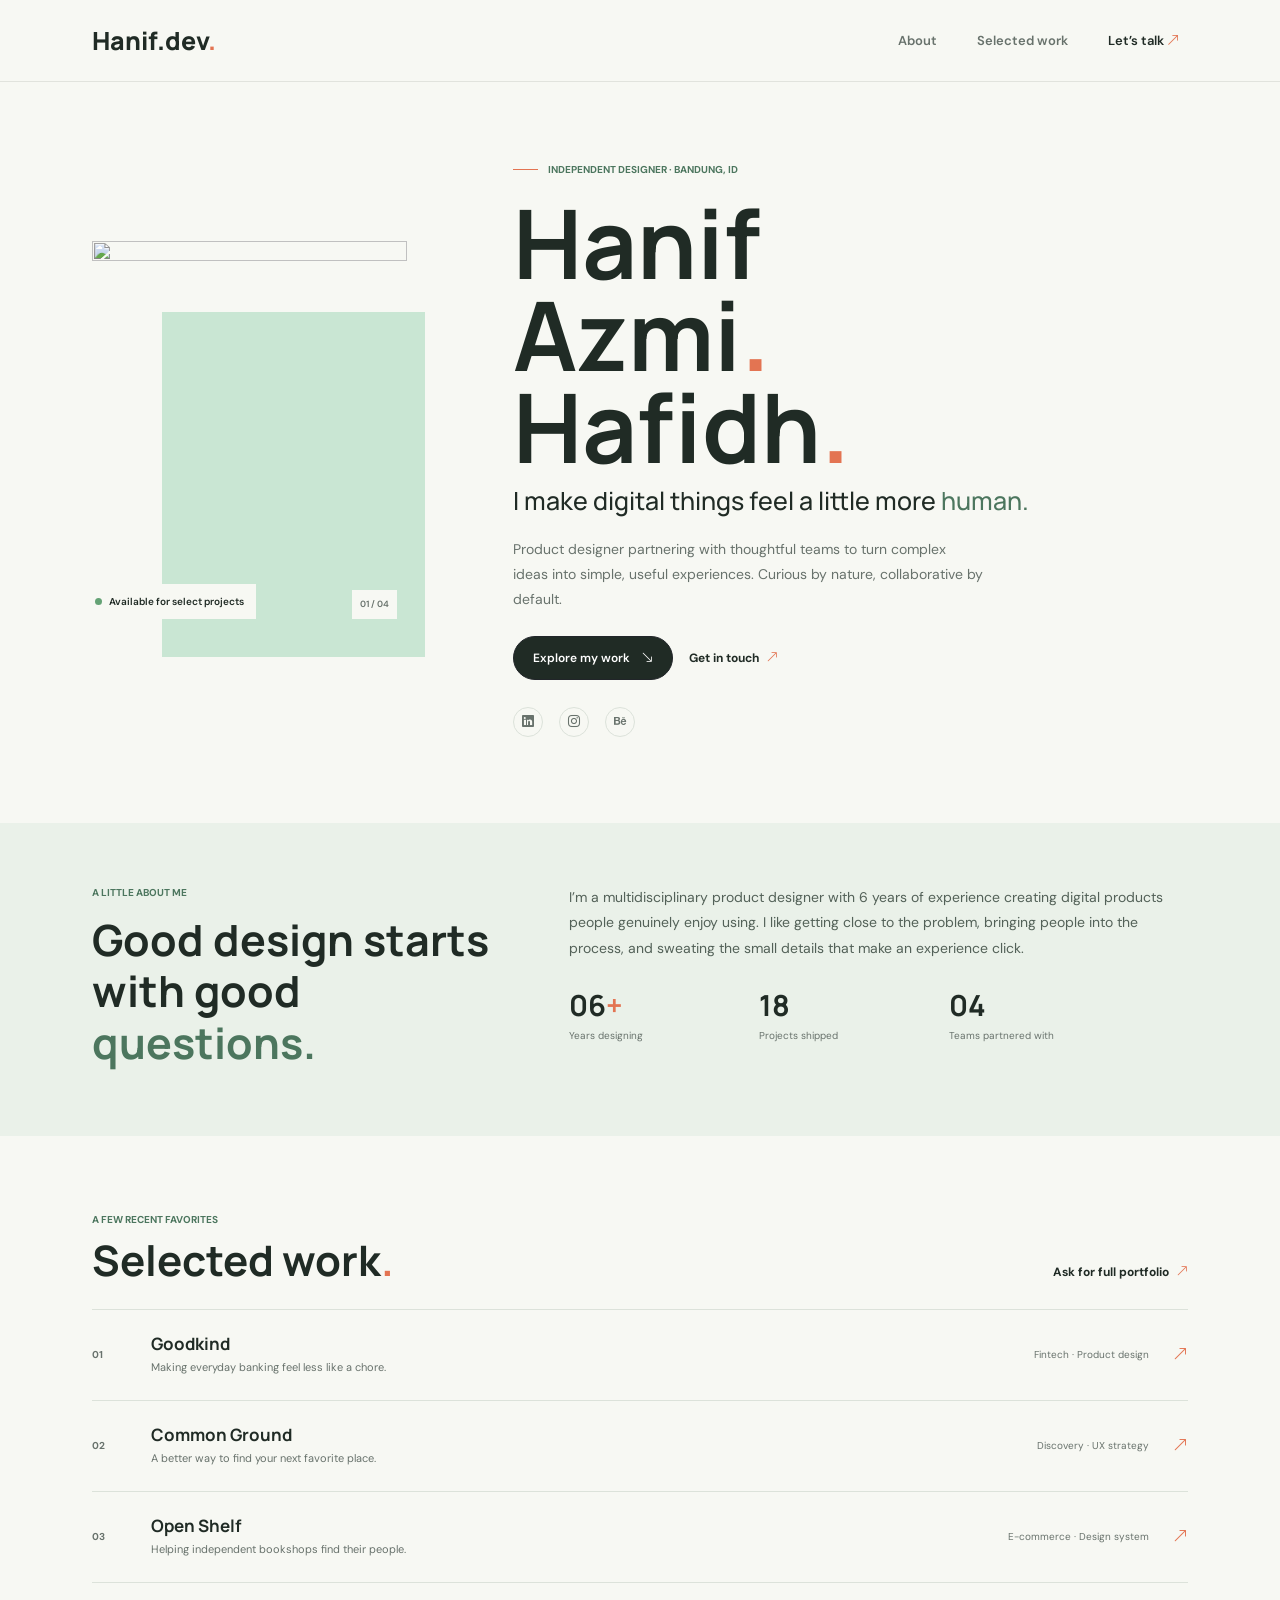
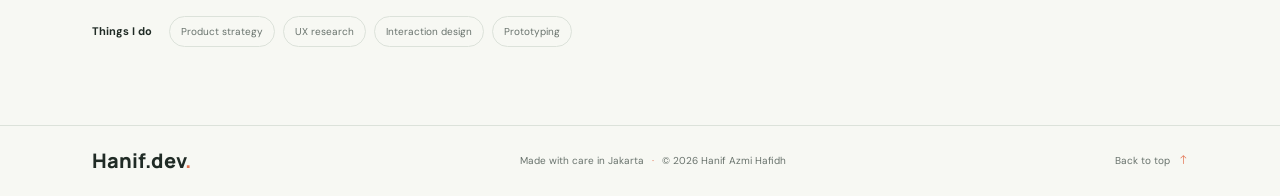
==== index.html @ 48886c05 "feat: add all files project to repository." ====
<!doctype html>
<html lang="en">
  <head>
    <meta charset="utf-8" />
    <meta name="viewport" content="width=device-width, initial-scale=1" />
    <meta
      name="description"
      content="The portfolio and profile of Hanif Azmi Hafidh, an independent Software Engineer in Jakarta."
    />
    <title>Hanif Azmi Hafidh — Software Engineer</title>
    <link rel="preconnect" href="https://fonts.googleapis.com" />
    <link rel="preconnect" href="https://fonts.gstatic.com" crossorigin />
    <link
      href="https://fonts.googleapis.com/css2?family=DM+Sans:wght@400;500;600;700&family=Manrope:wght@400;500;600;700;800&display=swap"
      rel="stylesheet"
    />
    <link
      href="https://cdn.jsdelivr.net/npm/bootstrap@5.3.3/dist/css/bootstrap.min.css"
      rel="stylesheet"
    />
    <link
      href="https://cdn.jsdelivr.net/npm/bootstrap-icons@1.11.3/font/bootstrap-icons.min.css"
      rel="stylesheet"
    />
    <link href="style.css" rel="stylesheet" />
  </head>
  <body>
    <nav class="navbar navbar-expand-sm site-nav" aria-label="Main navigation">
      <div class="container page-container">
        <a class="navbar-brand brand-mark" href="#home"
          >Hanif.dev<span>.</span></a
        >
        <button
          class="navbar-toggler"
          type="button"
          data-bs-toggle="collapse"
          data-bs-target="#profileNav"
          aria-controls="profileNav"
          aria-expanded="false"
          aria-label="Toggle navigation"
        >
          <span class="navbar-toggler-icon"></span>
        </button>
        <div class="collapse navbar-collapse" id="profileNav">
          <ul class="navbar-nav ms-auto align-items-sm-center gap-sm-4">
            <li class="nav-item">
              <a class="nav-link" href="#about">About</a>
            </li>
            <li class="nav-item">
              <a class="nav-link" href="#work">Selected work</a>
            </li>
            <li class="nav-item">
              <a class="nav-link contact-link"
                >Let’s talk
                <i class="bi bi-arrow-up-right" aria-hidden="true"></i
              ></a>
            </li>
          </ul>
        </div>
      </div>
    </nav>

    <main id="home">
      <section
        class="container page-container profile-hero"
        aria-labelledby="profile-name"
      >
        <div class="row g-5 align-items-center">
          <div class="col-12 col-md-5 col-lg-4">
            <div class="portrait-wrap">
              <img
                class="portrait"
                src="https://images.unsplash.com/photo-1494790108377-be9c29b29330?auto=format&fit=crop&w=1000&q=85"
              />
              <span class="portrait-note"
                ><span class="availability-dot"></span> Available for select
                projects</span
              >
              <span class="portrait-index">01 / 04</span>
            </div>
          </div>
          <div class="col-12 col-md-7 col-lg-8 hero-copy">
            <p class="eyebrow">
              <span class="eyebrow-line"></span> Independent designer · Bandung,
              ID
            </p>
            <h1 id="profile-name">
              Hanif<br class="d-none d-lg-block" />
              Azmi<span class="name-period">.<br /></span>Hafidh<span
                class="name-period"
                >.</span
              >
            </h1>
            <p class="hero-role">
              I make digital things feel a little more <em>human.</em>
            </p>
            <p class="hero-intro">
              Product designer partnering with thoughtful teams to turn complex
              ideas into simple, useful experiences. Curious by nature,
              collaborative by default.
            </p>
            <div class="hero-actions d-flex flex-wrap align-items-center gap-3">
              <a class="btn btn-dark rounded-pill primary-action" href="#work"
                >Explore my work
                <i class="bi bi-arrow-down-right ms-2" aria-hidden="true"></i
              ></a>
              <a class="text-link"
                >Get in touch
                <i class="bi bi-arrow-up-right" aria-hidden="true"></i
              ></a>
            </div>
            <div class="social-links d-flex gap-3" aria-label="Social links">
              <a href="https://www.linkedin.com/" aria-label="LinkedIn"
                ><i class="bi bi-linkedin"></i
              ></a>
              <a href="https://www.instagram.com/" aria-label="Instagram"
                ><i class="bi bi-instagram"></i
              ></a>
              <a href="https://www.behance.net/" aria-label="Behance"
                ><i class="bi bi-behance"></i
              ></a>
            </div>
          </div>
        </div>
      </section>

      <section class="details-band" id="about" aria-labelledby="about-title">
        <div class="container page-container">
          <div class="row g-4 g-lg-5">
            <div class="col-12 col-lg-5">
              <p class="section-label">A little about me</p>
              <h2 id="about-title">
                Good design starts<br />with good <span>questions.</span>
              </h2>
            </div>
            <div class="col-12 col-lg-7 about-copy">
              <p>
                I’m a multidisciplinary product designer with 6 years of
                experience creating digital products people genuinely enjoy
                using. I like getting close to the problem, bringing people into
                the process, and sweating the small details that make an
                experience click.
              </p>
              <div class="row profile-facts g-4">
                <div class="col-6 col-sm-4">
                  <span class="fact-value">06<span>+</span></span>
                  <span class="fact-label">Years designing</span>
                </div>
                <div class="col-6 col-sm-4">
                  <span class="fact-value">18</span>
                  <span class="fact-label">Projects shipped</span>
                </div>
                <div class="col-6 col-sm-4">
                  <span class="fact-value">04</span>
                  <span class="fact-label">Teams partnered with</span>
                </div>
              </div>
            </div>
          </div>
        </div>
      </section>

      <section
        class="container page-container work-section"
        id="work"
        aria-labelledby="work-title"
      >
        <div
          class="section-heading d-flex flex-wrap justify-content-between align-items-end gap-3"
        >
          <div>
            <p class="section-label">A few recent favorites</p>
            <h2 id="work-title">
              Selected work<span class="name-period">.</span>
            </h2>
          </div>
          <a class="text-link all-work-link"
            >Ask for full portfolio
            <i class="bi bi-arrow-up-right" aria-hidden="true"></i
          ></a>
        </div>
        <div class="row work-list g-0">
          <article class="col-12 work-item">
            <span class="work-number">01</span>
            <div class="work-title-group">
              <h3>Goodkind</h3>
              <p>Making everyday banking feel less like a chore.</p>
            </div>
            <span class="work-category">Fintech · Product design</span>
            <span class="work-arrow" aria-hidden="true"
              ><i class="bi bi-arrow-up-right"></i
            ></span>
          </article>
          <article class="col-12 work-item">
            <span class="work-number">02</span>
            <div class="work-title-group">
              <h3>Common Ground</h3>
              <p>A better way to find your next favorite place.</p>
            </div>
            <span class="work-category">Discovery · UX strategy</span>
            <span class="work-arrow" aria-hidden="true"
              ><i class="bi bi-arrow-up-right"></i
            ></span>
          </article>
          <article class="col-12 work-item">
            <span class="work-number">03</span>
            <div class="work-title-group">
              <h3>Open Shelf</h3>
              <p>Helping independent bookshops find their people.</p>
            </div>
            <span class="work-category">E-commerce · Design system</span>
            <span class="work-arrow" aria-hidden="true"
              ><i class="bi bi-arrow-up-right"></i
            ></span>
          </article>
        </div>
        <div class="skills-row d-flex flex-wrap align-items-center gap-2">
          <span class="skills-heading">Things I do</span>
          <span class="skill-tag">Product strategy</span>
          <span class="skill-tag">UX research</span>
          <span class="skill-tag">Interaction design</span>
          <span class="skill-tag">Prototyping</span>
        </div>
      </section>
    </main>

    <footer class="site-footer">
      <div
        class="container page-container d-flex flex-wrap justify-content-between align-items-center gap-3"
      >
        <a class="brand-mark footer-brand" href="#home"
          >Hanif.dev<span>.</span></a
        >
        <p>
          Made with care in Jakarta <span aria-hidden="true">·</span> © 2026
          Hanif Azmi Hafidh
        </p>
        <a class="back-to-top" href="#home"
          >Back to top <i class="bi bi-arrow-up" aria-hidden="true"></i
        ></a>
      </div>
    </footer>

    <script src="https://cdn.jsdelivr.net/npm/bootstrap@5.3.3/dist/js/bootstrap.bundle.min.js"></script>
  </body>
</html>
---- style.css ----
:root {
  --ink: #202b25;
  --muted: #68726c;
  --paper: #f7f8f3;
  --green: #c9e6d3;
  --green-dark: #4c765e;
  --orange: #e37452;
  --rule: #dce2da;
  --display-font: "Manrope", sans-serif;
  --body-font: "DM Sans", sans-serif;
}

* {
  box-sizing: border-box;
}

html {
  scroll-behavior: smooth;
}

body {
  margin: 0;
  background: var(--paper);
  color: var(--ink);
  font-family: var(--body-font);
  font-size: 15px;
  -webkit-font-smoothing: antialiased;
}

a {
  color: inherit;
  text-decoration: none;
}

.page-container {
  max-width: 1120px;
}

.site-nav {
  min-height: 82px;
  border-bottom: 1px solid rgba(32, 43, 37, 0.1);
}

.brand-mark {
  color: var(--ink);
  font-family: var(--display-font);
  font-size: 25px;
  font-weight: 800;
  letter-spacing: 0;
}

.brand-mark span,
.name-period {
  color: var(--orange);
}
.site-nav .nav-link {
  color: var(--muted);
  font-size: 13px;
  font-weight: 600;
}
.site-nav .nav-link:hover,
.text-link:hover {
  color: var(--orange);
}
.site-nav .contact-link {
  color: var(--ink);
}
.site-nav .contact-link i {
  color: var(--orange);
}

.profile-hero {
  padding-top: 80px;
  padding-bottom: 86px;
}

.portrait-wrap {
  position: relative;
  max-width: 370px;
  padding: 0 18px 22px 0;
}

.portrait-wrap::before {
  position: absolute;
  z-index: 0;
  right: 0;
  bottom: 0;
  width: 79%;
  height: 83%;
  background: var(--green);
  content: "";
}

.portrait {
  position: relative;
  z-index: 1;
  display: block;
  width: 100%;
  aspect-ratio: 4 / 5;
  object-fit: cover;
  object-position: center 38%;
  filter: saturate(0.78);
}

.portrait-note,
.portrait-index {
  position: absolute;
  z-index: 2;
  bottom: 38px;
  display: inline-flex;
  align-items: center;
  background: var(--paper);
  color: var(--ink);
  font-size: 10px;
  font-weight: 600;
}

.portrait-note {
  left: -9px;
  gap: 7px;
  padding: 10px 12px;
}
.availability-dot {
  width: 7px;
  height: 7px;
  border-radius: 50%;
  background: #64a275;
}
.portrait-index {
  right: 28px;
  padding: 8px;
  color: var(--muted);
  font-size: 9px;
}

.hero-copy {
  padding-left: clamp(18px, 5vw, 70px);
}
.eyebrow,
.section-label {
  color: var(--green-dark);
  font-size: 10px;
  font-weight: 700;
  letter-spacing: 0;
  text-transform: uppercase;
}
.eyebrow {
  display: flex;
  align-items: center;
  gap: 10px;
  margin-bottom: 20px;
}
.eyebrow-line {
  width: 25px;
  height: 1px;
  background: var(--orange);
}

h1,
h2,
h3,
p {
  margin-top: 0;
}
h1,
h2,
h3 {
  font-family: var(--display-font);
}

h1 {
  margin-bottom: 9px;
  font-size: clamp(58px, 7.8vw, 96px);
  font-weight: 700;
  line-height: 0.96;
}

.hero-role {
  margin-bottom: 17px;
  font-family: var(--display-font);
  font-size: clamp(18px, 2.2vw, 25px);
  font-weight: 500;
}
.hero-role em {
  color: var(--green-dark);
  font-style: normal;
}
.hero-intro {
  max-width: 470px;
  margin-bottom: 23px;
  color: var(--muted);
  font-size: 14px;
  line-height: 1.8;
}
.primary-action {
  padding: 12px 19px;
  background: var(--ink);
  font-size: 12px;
  font-weight: 600;
}
.primary-action:hover {
  background: var(--green-dark);
}
.text-link {
  color: var(--ink);
  font-size: 12px;
  font-weight: 700;
  transition: color 0.2s ease;
}
.text-link i {
  margin-left: 4px;
  color: var(--orange);
}
.social-links {
  margin-top: 27px;
}
.social-links a {
  display: grid;
  width: 30px;
  height: 30px;
  place-items: center;
  border: 1px solid var(--rule);
  border-radius: 50%;
  color: var(--muted);
  font-size: 12px;
  transition: all 0.2s ease;
}
.social-links a:hover {
  border-color: var(--green-dark);
  color: var(--green-dark);
  transform: translateY(-2px);
}

.details-band {
  padding: 62px 0 68px;
  background: #eaf1e9;
}
.section-label {
  margin-bottom: 14px;
}
.details-band h2,
.work-section h2 {
  margin-bottom: 0;
  font-size: clamp(30px, 4vw, 43px);
  font-weight: 700;
  line-height: 1.2;
}
.details-band h2 span {
  color: var(--green-dark);
}
.about-copy > p {
  max-width: 610px;
  margin-bottom: 28px;
  color: #536158;
  font-size: 14px;
  line-height: 1.85;
}
.profile-facts {
  max-width: 570px;
}
.fact-value,
.fact-label {
  display: block;
}
.fact-value {
  font-family: var(--display-font);
  font-size: 29px;
  font-weight: 700;
  line-height: 1.1;
}
.fact-value span {
  color: var(--orange);
}
.fact-label {
  margin-top: 6px;
  color: var(--muted);
  font-size: 10px;
}

.work-section {
  padding-top: 76px;
  padding-bottom: 78px;
}
.section-heading {
  margin-bottom: 23px;
}
.section-heading .section-label {
  margin-bottom: 8px;
}
.section-heading h2 {
  font-size: clamp(32px, 4vw, 42px);
}
.all-work-link {
  margin-bottom: 5px;
}
.work-list {
  border-top: 1px solid var(--rule);
}
.work-item {
  display: grid;
  grid-template-columns: 45px minmax(0, 1fr) minmax(140px, 220px) 25px;
  align-items: center;
  gap: 14px;
  min-height: 91px;
  border-bottom: 1px solid var(--rule);
  transition: padding 0.2s ease;
}
.work-item:hover {
  padding-right: 8px;
  padding-left: 8px;
}
.work-number,
.work-category {
  color: var(--muted);
  font-size: 10px;
}
.work-number {
  font-weight: 700;
}
.work-title-group h3 {
  margin-bottom: 4px;
  font-size: 17px;
  font-weight: 700;
}
.work-title-group p {
  margin-bottom: 0;
  color: var(--muted);
  font-size: 11px;
}
.work-category {
  text-align: right;
}
.work-arrow {
  color: var(--orange);
  text-align: right;
}
.skills-row {
  margin-top: 33px;
}
.skills-heading {
  margin-right: 9px;
  font-size: 11px;
  font-weight: 700;
}
.skill-tag {
  padding: 7px 11px;
  border: 1px solid var(--rule);
  border-radius: 999px;
  color: var(--muted);
  font-size: 10px;
}

.site-footer {
  padding: 20px 0;
  border-top: 1px solid var(--rule);
}
.footer-brand {
  font-size: 20px;
}
.site-footer p {
  margin-bottom: 0;
  color: var(--muted);
  font-size: 10px;
}
.site-footer p span {
  padding: 0 5px;
  color: var(--orange);
}
.back-to-top {
  color: var(--muted);
  font-size: 10px;
}
.back-to-top i {
  margin-left: 5px;
  color: var(--orange);
}

@media (max-width: 767.98px) {
  .site-nav {
    min-height: 68px;
  }
  .site-nav .navbar-collapse {
    padding: 8px 0 16px;
  }
  .site-nav .navbar-nav {
    align-items: flex-start !important;
    gap: 3px !important;
  }
  .profile-hero {
    padding-top: 44px;
    padding-bottom: 54px;
  }
    .profile-hero .row {
      --bs-gutter-x: 1.5rem;
    }
  .portrait-wrap {
    max-width: 330px;
    margin: 0 auto;
  }
  .hero-copy {
    padding-left: 12px;
  }
  h1 {
    font-size: clamp(60px, 15vw, 86px);
  }
  .details-band {
    padding: 48px 0 50px;
  }
  .about-copy {
    margin-top: 4px;
  }
  .work-section {
    padding-top: 55px;
    padding-bottom: 55px;
  }
}

@media (max-width: 575.98px) {
  .work-item {
    grid-template-columns: 28px minmax(0, 1fr) 22px;
    gap: 10px;
    min-height: 86px;
  }
  .work-category {
    display: none;
  }
  .work-title-group h3 {
    font-size: 15px;
  }
  .work-title-group p {
    max-width: 260px;
    line-height: 1.5;
  }
  .site-footer .container {
    justify-content: center !important;
    text-align: center;
  }
  .site-footer p {
    order: 3;
    width: 100%;
  }
  .back-to-top {
    margin-left: auto;
  }
}

@media (prefers-reduced-motion: reduce) {
  *,
  *::before,
  *::after {
    scroll-behavior: auto !important;
    transition-duration: 0.01ms !important;
  }
}
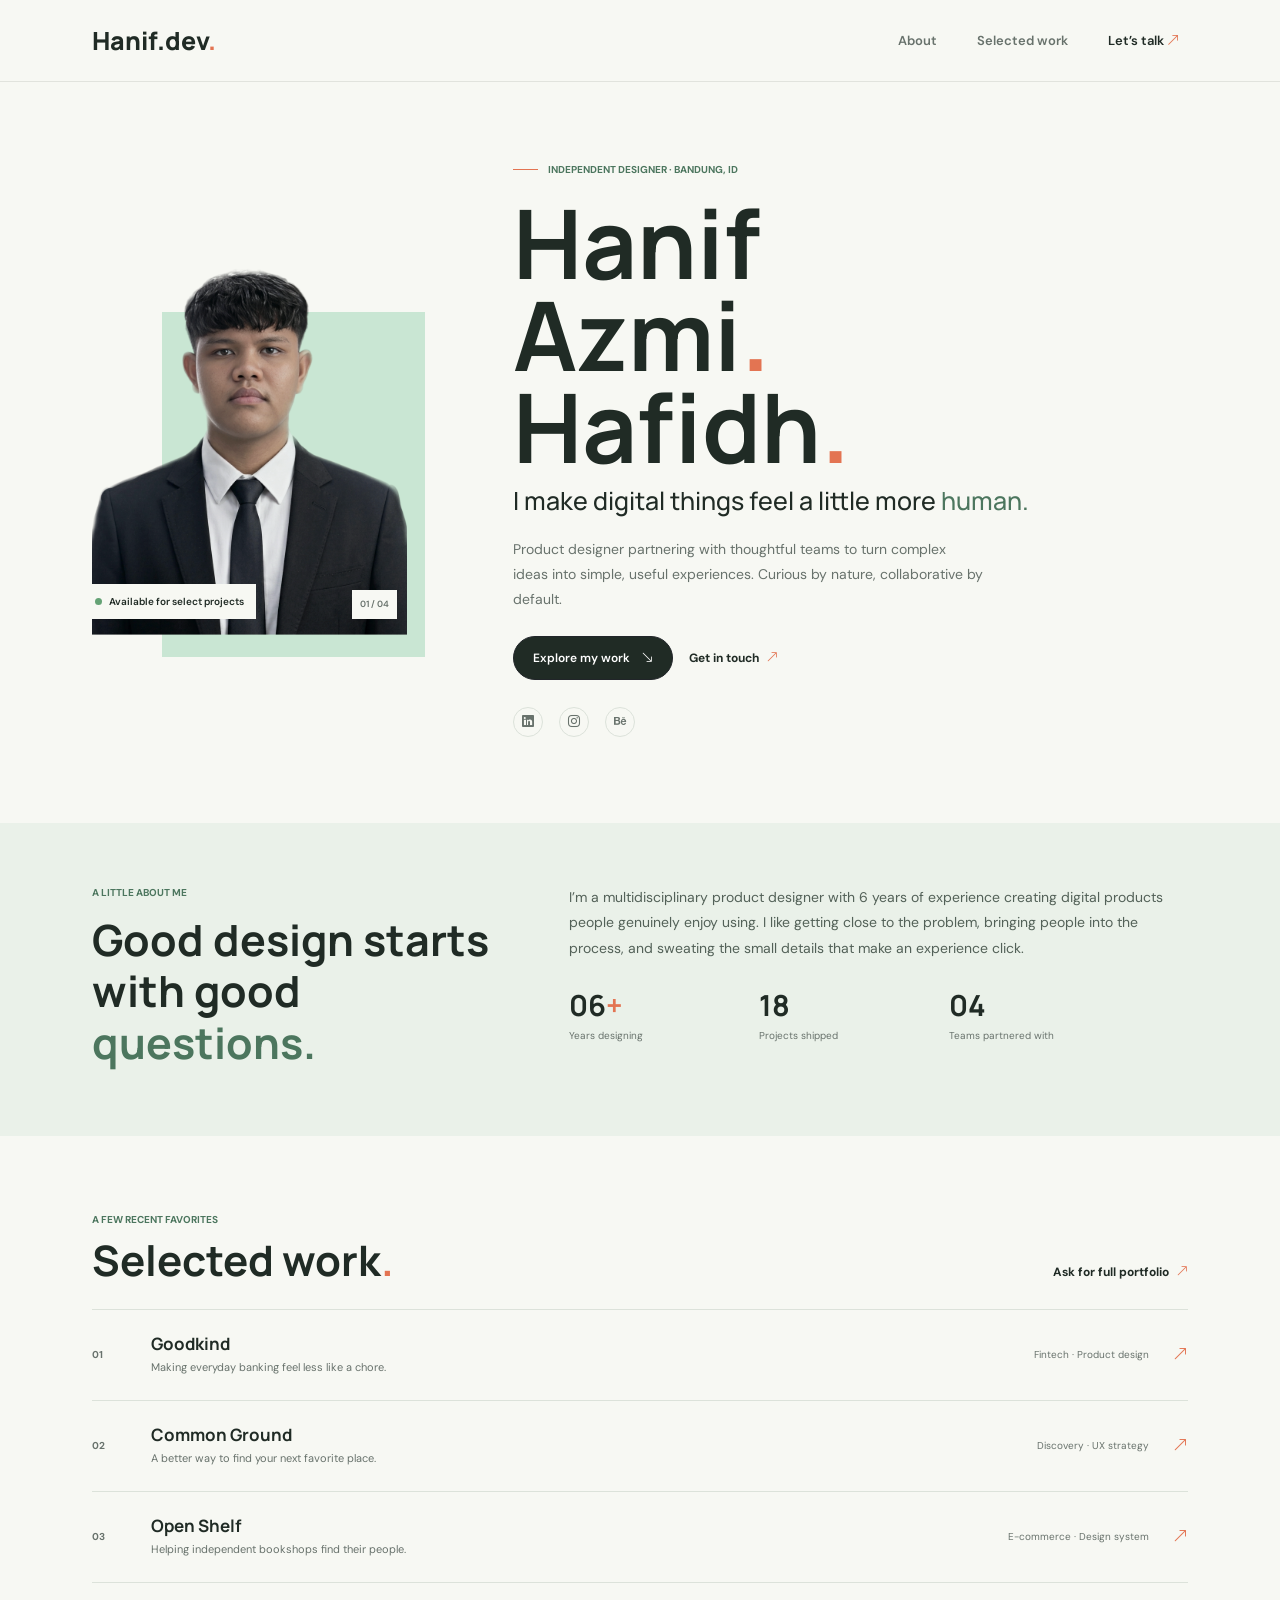
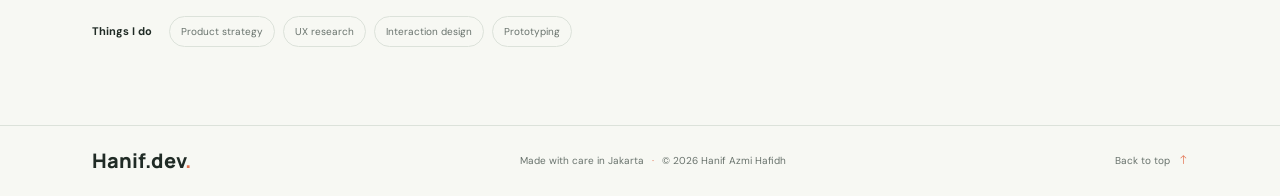
==== commit 5c048232: "fix: structure project" ====
--- a/index.html
+++ b/index.html
@@ -68,10 +68,7 @@
         <div class="row g-5 align-items-center">
           <div class="col-12 col-md-5 col-lg-4">
             <div class="portrait-wrap">
-              <img
-                class="portrait"
-                src="https://images.unsplash.com/photo-1494790108377-be9c29b29330?auto=format&fit=crop&w=1000&q=85"
-              />
+              <img class="portrait" src="./Hanif.png" />
               <span class="portrait-note"
                 ><span class="availability-dot"></span> Available for select
                 projects</span
